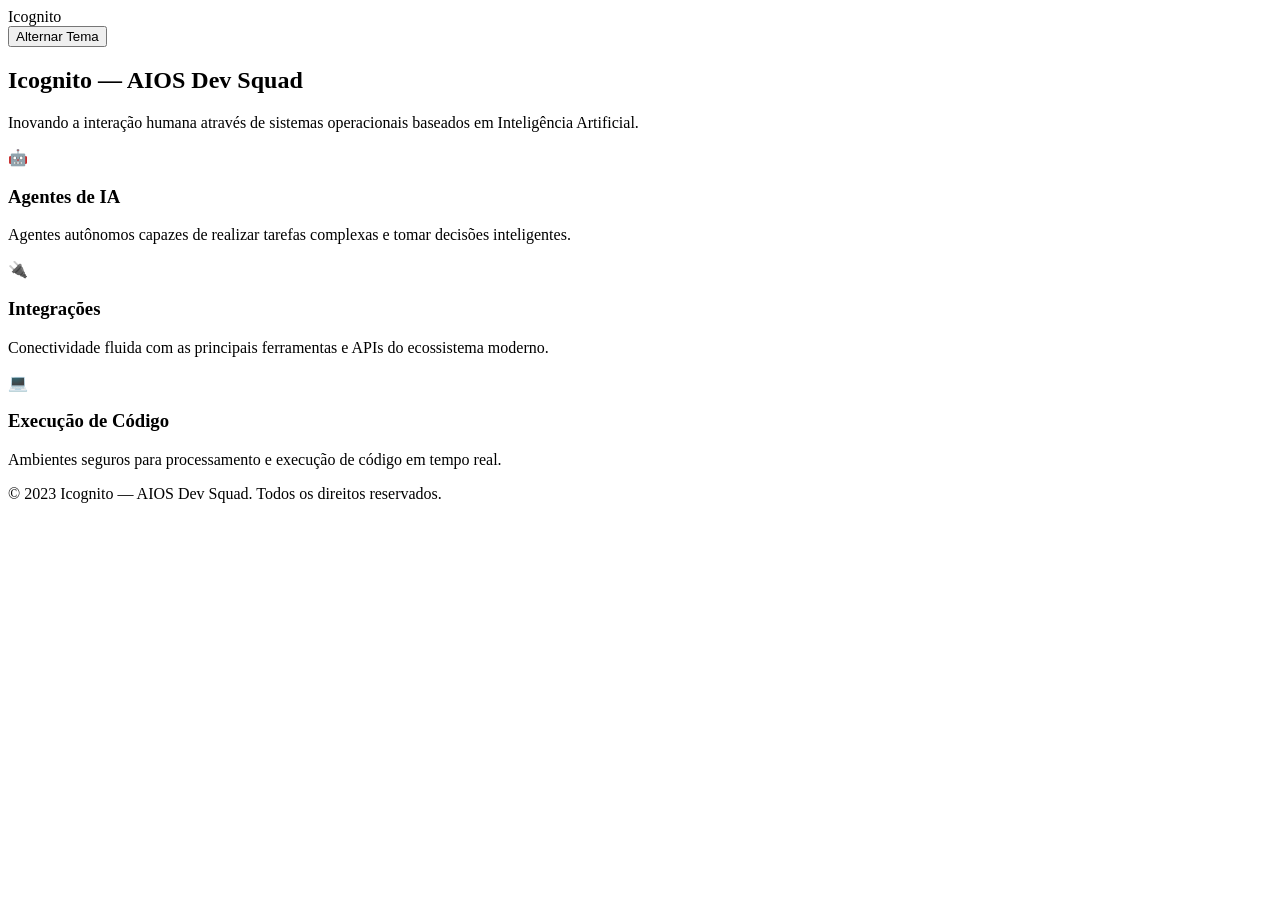
==== index.html @ aa45e460 "feat: create initial landing page for Icognito AIOS Dev Squad Agente: Programador (AIOS Dev Squad)" ====
<!DOCTYPE html>
<html lang="pt-br">
<head>
    <meta charset="UTF-8">
    <meta name="viewport" content="width=device-width, initial-scale=1.0">
    <title>Icognito — AIOS Dev Squad</title>
    <link rel="stylesheet" href="style.css">
</head>
<body>
    <header>
        <nav>
            <div class="logo">Icognito</div>
            <button id="theme-toggle" class="btn-theme">Alternar Tema</button>
        </nav>
    </header>

    <main>
        <section class="hero">
            <h1>Icognito — AIOS Dev Squad</h1>
            <p>Inovando a interação humana através de sistemas operacionais baseados em Inteligência Artificial.</p>
        </section>

        <section class="features">
            <div class="feature-card">
                <div class="icon">🤖</div>
                <h3>Agentes de IA</h3>
                <p>Agentes autônomos capazes de realizar tarefas complexas e tomar decisões inteligentes.</p>
            </div>
            <div class="feature-card">
                <div class="icon">🔌</div>
                <h3>Integrações</h3>
                <p>Conectividade fluida com as principais ferramentas e APIs do ecossistema moderno.</p>
            </div>
            <div class="feature-card">
                <div class="icon">💻</div>
                <h3>Execução de Código</h3>
                <p>Ambientes seguros para processamento e execução de código em tempo real.</p>
            </div>
        </section>
    </main>

    <footer>
        <p>&copy; 2023 Icognito — AIOS Dev Squad. Todos os direitos reservados.</p>
    </footer>

    <script src="script.js"></script>
</body>
</html>
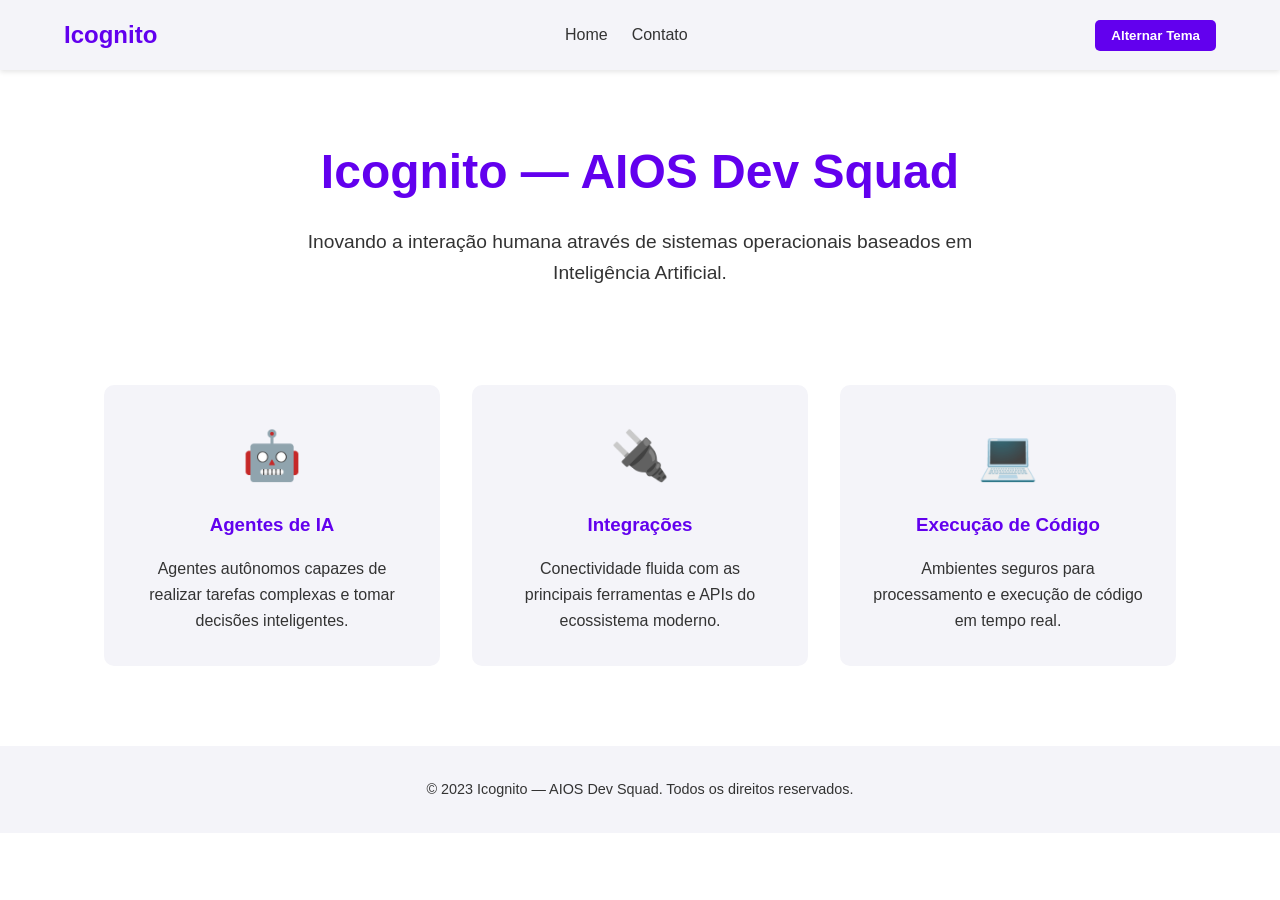
==== commit 1ca351f6: "feat: add contact page and navigation link Agente: Programador (AIOS Dev Squad) Execução: 2669f93f-f" ====
--- a/index.html
+++ b/index.html
@@ -10,6 +10,10 @@
     <header>
         <nav>
             <div class="logo">Icognito</div>
+            <div class="nav-links">
+                <a href="index.html" class="nav-link">Home</a>
+                <a href="contato.html" class="nav-link">Contato</a>
+            </div>
             <button id="theme-toggle" class="btn-theme">Alternar Tema</button>
         </nav>
     </header>
--- a/style.css
+++ b/style.css
@@ -0,0 +1,184 @@
+:root {
+    --bg-color: #ffffff;
+    --text-color: #333333;
+    --primary-color: #6200ee;
+    --secondary-color: #f4f4f9;
+    --accent-color: #03dac6;
+    --transition: all 0.3s ease;
+}
+
+[data-theme="dark"] {
+    --bg-color: #121212;
+    --text-color: #e0e0e0;
+    --primary-color: #bb86fc;
+    --secondary-color: #1e1e1e;
+    --accent-color: #03dac6;
+}
+
+* {
+    margin: 0;
+    padding: 0;
+    box-sizing: border-box;
+}
+
+body {
+    font-family: 'Segoe UI', Tahoma, Geneva, Verdana, sans-serif;
+    background-color: var(--bg-color);
+    color: var(--text-color);
+    transition: var(--transition);
+    line-height: 1.6;
+}
+
+header {
+    padding: 1rem 5%;
+    background-color: var(--secondary-color);
+    box-shadow: 0 2px 5px rgba(0,0,0,0.1);
+}
+
+nav {
+    display: flex;
+    justify-content: space-between;
+    align-items: center;
+    max-width: 1200px;
+    margin: 0 auto;
+}
+
+.logo {
+    font-size: 1.5rem;
+    font-weight: bold;
+    color: var(--primary-color);
+}
+
+.nav-links {
+    display: flex;
+    gap: 1.5rem;
+}
+
+.nav-link {
+    text-decoration: none;
+    color: var(--text-color);
+    font-weight: 500;
+    transition: var(--transition);
+}
+
+.nav-link:hover {
+    color: var(--primary-color);
+}
+
+.btn-theme {
+    padding: 0.5rem 1rem;
+    cursor: pointer;
+    background-color: var(--primary-color);
+    color: white;
+    border: none;
+    border-radius: 5px;
+    font-weight: bold;
+    transition: var(--transition);
+}
+
+.btn-theme:hover {
+    opacity: 0.8;
+}
+
+.hero {
+    text-align: center;
+    padding: 4rem 5%;
+    max-width: 800px;
+    margin: 0 auto;
+}
+
+.hero h1 {
+    font-size: 3rem;
+    margin-bottom: 1rem;
+    color: var(--primary-color);
+}
+
+.hero p {
+    font-size: 1.2rem;
+}
+
+.features {
+    display: grid;
+    grid-template-columns: repeat(auto-fit, minmax(300px, 1fr));
+    gap: 2rem;
+    padding: 2rem 5%;
+    max-width: 1200px;
+    margin: 0 auto;
+}
+
+.feature-card {
+    background-color: var(--secondary-color);
+    padding: 2rem;
+    border-radius: 10px;
+    text-align: center;
+    transition: var(--transition);
+    border: 1px solid transparent;
+}
+
+.feature-card:hover {
+    transform: translateY(-10px);
+    border-color: var(--primary-color);
+}
+
+.feature-card .icon {
+    font-size: 3rem;
+    margin-bottom: 1rem;
+}
+
+.feature-card h3 {
+    margin-bottom: 1rem;
+    color: var(--primary-color);
+}
+
+.contact-container {
+    max-width: 600px;
+    margin: 0 auto 4rem auto;
+    padding: 0 5%;
+}
+
+.contact-form {
+    background-color: var(--secondary-color);
+    padding: 2rem;
+    border-radius: 10px;
+    display: flex;
+    flex-direction: column;
+    gap: 1.5rem;
+}
+
+.form-group {
+    display: flex;
+    flex-direction: column;
+    gap: 0.5rem;
+}
+
+.form-group label {
+    font-weight: bold;
+    color: var(--text-color);
+}
+
+.form-group input, .form-group textarea {
+    padding: 0.8rem;
+    border: 1px solid #ccc;
+    border-radius: 5px;
+    background-color: var(--bg-color);
+    color: var(--text-color);
+    font-family: inherit;
+}
+
+footer {
+    text-align: center;
+    padding: 2rem 5%;
+    margin-top: 3rem;
+    background-color: var(--secondary-color);
+    font-size: 0.9rem;
+}
+
+@media (max-width: 600px) {
+    .hero h1 {
+        font-size: 2rem;
+    }
+    nav {
+        flex-direction: column;
+        gap: 1rem;
+    }
+}
